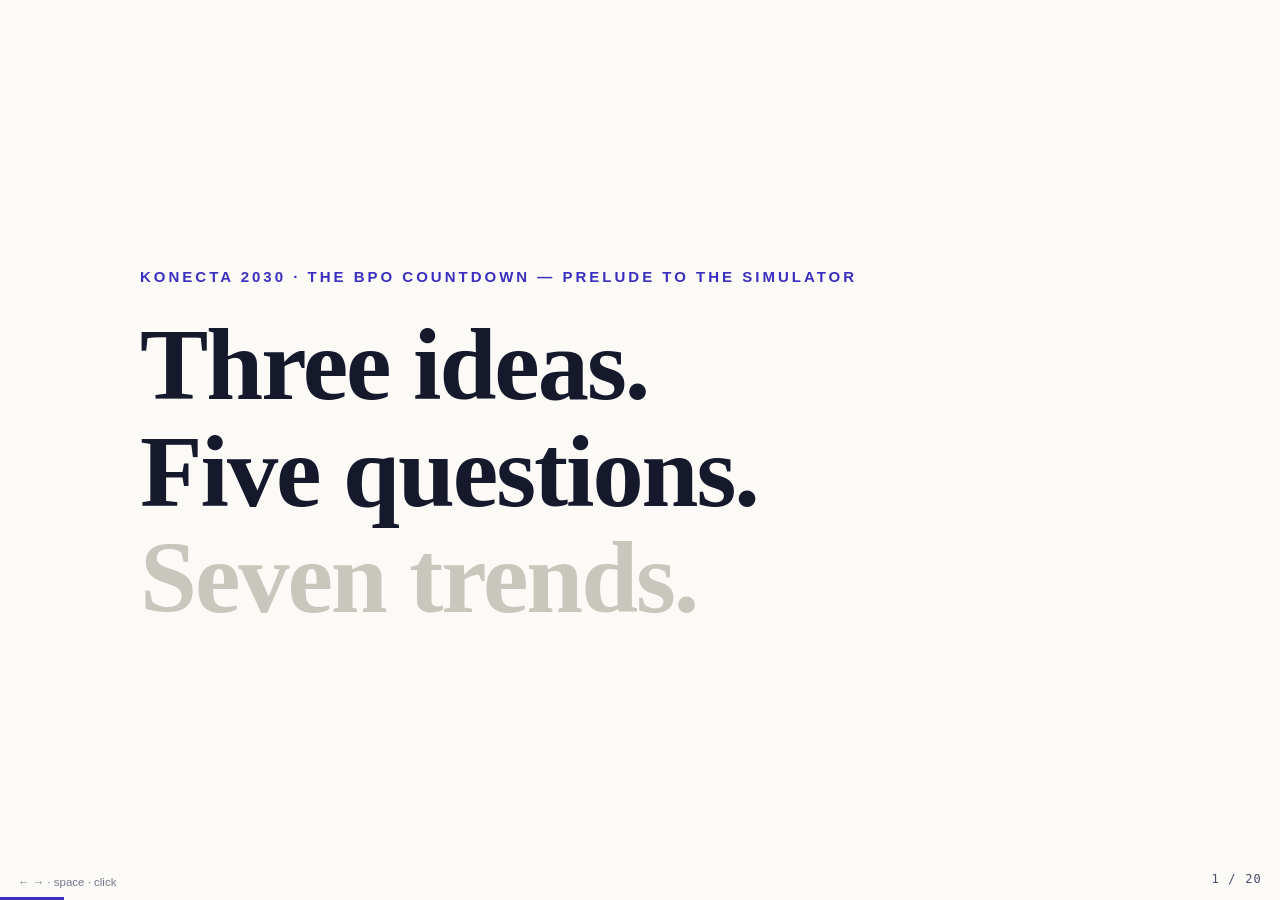
==== 357.html @ 6b882d4a "Add 357 slide deck; link from report" ====
<!DOCTYPE html>
<html lang="en">
<head>
<meta charset="utf-8">
<meta name="viewport" content="width=device-width, initial-scale=1">
<meta name="robots" content="noindex">
<title>3 · 5 · 7 — Konecta 2030</title>
<style>
:root {
  --tinta: #16182b; --tinta-suave: #4a4e69; --papel: #fbfaf7;
  --linea: #e3e1da; --indigo: #3b2fbf; --indigo-suave: #eceafd;
  --coral: #e0472e; --verde: #1d7a4f;
  --serif: Charter, Georgia, 'Times New Roman', serif;
  --sans: -apple-system, BlinkMacSystemFont, 'Segoe UI', Roboto, sans-serif;
  --mono: 'SF Mono', SFMono-Regular, Menlo, Consolas, monospace;
}
* { margin: 0; padding: 0; box-sizing: border-box; }
html, body { height: 100%; }
body {
  font-family: var(--serif); background: var(--papel); color: var(--tinta);
  overflow: hidden; cursor: pointer; user-select: none;
}
.slide {
  position: absolute; inset: 0; display: none;
  align-items: center; justify-content: center; padding: 6vh 8vw;
}
.slide.on { display: flex; animation: entra .35s ease; }
@keyframes entra { from { opacity: 0; transform: translateY(10px); } to { opacity: 1; transform: none; } }
.inner { max-width: 1000px; width: 100%; }

.kicker {
  font-family: var(--sans); font-size: clamp(12px, 1.3vw, 15px); text-transform: uppercase;
  letter-spacing: .2em; color: var(--indigo); margin-bottom: 3vh; font-weight: 700;
}
.gigante { font-size: clamp(44px, 8vw, 110px); line-height: 1.04; letter-spacing: -.02em; }
.statement { font-size: clamp(28px, 4vw, 52px); line-height: 1.28; letter-spacing: -.012em; }
.statement em { font-style: italic; }
.statement strong, .gigante strong { color: var(--indigo); }
.sub {
  font-family: var(--sans); font-size: clamp(15px, 1.8vw, 20px); color: var(--tinta-suave);
  margin-top: 4vh; line-height: 1.55;
}
.sub strong { color: var(--tinta); }
.redflag {
  font-family: var(--sans); font-size: clamp(15px, 1.8vw, 20px); color: var(--coral);
  margin-top: 4vh; line-height: 1.5;
}
.numarca {
  font-family: var(--mono); font-size: clamp(14px, 1.5vw, 17px); color: var(--indigo);
  letter-spacing: .18em; margin-bottom: 2.5vh;
}
.divisor .gigante { color: var(--tinta); }
.divisor .resto { font-family: var(--sans); font-size: clamp(14px, 1.6vw, 18px); color: var(--tinta-suave); margin-top: 3vh; letter-spacing: .04em; }

/* Cover & handoff */
.portada .gigante span { display: block; }
.portada .gigante .dim { color: #c9c7bd; }
.handoff { background: var(--tinta); color: #fff; cursor: default; }
.handoff .statement { color: #fff; font-size: clamp(26px, 3.6vw, 46px); }
.btn {
  display: inline-block; font: 700 clamp(16px, 1.8vw, 20px) var(--sans); color: #fff;
  text-decoration: none; background: var(--indigo); padding: 16px 30px; border-radius: 999px;
  margin-top: 5vh; cursor: pointer;
}
.btn:hover { background: #4f42e0; }

/* HUD */
#hud {
  position: fixed; left: 0; right: 0; bottom: 0; z-index: 10; pointer-events: none;
}
#barra { height: 3px; background: var(--indigo); width: 0%; transition: width .25s ease; }
#pag {
  position: fixed; bottom: 14px; right: 18px; font: 500 12px var(--mono);
  color: var(--tinta-suave); letter-spacing: .1em;
}
.handoff ~ #hud #pag, body.dark #pag { color: #8f93b8; }
#hint {
  position: fixed; bottom: 12px; left: 18px; font: 500 11.5px var(--sans);
  color: var(--tinta-suave); opacity: .75;
}
</style>
</head>
<body>

<!-- 1 · COVER -->
<section class="slide portada on"><div class="inner">
  <div class="kicker">Konecta 2030 · The BPO Countdown — prelude to the simulator</div>
  <h1 class="gigante"><span>Three ideas.</span><span>Five questions.</span><span class="dim">Seven trends.</span></h1>
</div></section>

<!-- 2 · DIVIDER IDEAS -->
<section class="slide divisor"><div class="inner">
  <h1 class="gigante">Three ideas.</h1>
  <div class="resto">The three sentences to take home.</div>
</div></section>

<!-- 3-5 · IDEAS -->
<section class="slide"><div class="inner">
  <div class="numarca">IDEA 1 / 3</div>
  <p class="statement">The unit of this business is changing. For twenty years the industry sold <em>hours of people</em>;
  the market is starting to buy <em>resolved outcomes</em>.</p>
  <p class="sub">What is being redistributed is not technology — it is <strong>pricing power</strong>.
  Whoever prices the new unit defines the new market.</p>
</div></section>

<section class="slide"><div class="inner">
  <div class="numarca">IDEA 2 / 3</div>
  <p class="statement"><strong>Capability is not deployed reality.</strong> The models can already do far more
  than enterprises actually run in production.</p>
  <p class="sub">Everything valuable in the next four years happens inside that gap —
  and that gap is exactly <strong>the width of the window</strong>.</p>
</div></section>

<section class="slide"><div class="inner">
  <div class="numarca">IDEA 3 / 3</div>
  <p class="statement">The scarce asset is not intelligence — it is <strong>the right to operate it</strong>.</p>
  <p class="sub">AI answers are heading toward free; owning the risk, the compliance and the trust is not.
  The business that survives sells <strong>accountability, with AI inside</strong>.</p>
</div></section>

<!-- 6 · DIVIDER QUESTIONS -->
<section class="slide divisor"><div class="inner">
  <h1 class="gigante">Five questions.</h1>
  <div class="resto">Only this committee can answer them. We leave them written — each with where to look.</div>
</div></section>

<!-- 7-11 · QUESTIONS -->
<section class="slide"><div class="inner">
  <div class="numarca">QUESTION 1 / 5 · PRICING</div>
  <p class="statement">In your next six renewals, who sets the price of an automated interaction —
  you, or the client's procurement?</p>
  <p class="sub"><strong>Where to look:</strong> per-resolution clauses and savings-sharing demands in the 2026-27 renewal pipeline.</p>
</div></section>

<section class="slide"><div class="inner">
  <div class="numarca">QUESTION 2 / 5 · CLIENTS</div>
  <p class="statement">Which of your top-10 clients already has an internal conversational-AI team —
  and what will they still need you for in 2028?</p>
  <p class="sub"><strong>Where to look:</strong> client job postings, QBR agendas, volumes quietly moving to self-service.</p>
</div></section>

<section class="slide"><div class="inner">
  <div class="numarca">QUESTION 3 / 5 · PLATFORMS</div>
  <p class="statement">When agents ship inside the licenses your clients already pay for,
  what exactly do they still buy from Konecta?</p>
  <p class="sub"><strong>Where to look:</strong> the share of contracts where Konecta owns orchestration and data — not just the labor.</p>
</div></section>

<section class="slide"><div class="inner">
  <div class="numarca">QUESTION 4 / 5 · PEOPLE</div>
  <p class="statement">Can natural attrition outrun the transition — and what happens to the people who stay,
  handling only the hardest interactions?</p>
  <p class="sub"><strong>Where to look:</strong> monthly attrition vs. the required reduction rate; pay, status and burnout in escalation teams.</p>
</div></section>

<section class="slide"><div class="inner">
  <div class="numarca">QUESTION 5 / 5 · KOLIBRI</div>
  <p class="statement">Is it a tool or a business — and would you sell it to someone who competes
  with your own operations?</p>
  <p class="sub"><strong>Where to look:</strong> the "Sell" pipeline, and whether Kolibri has a price list by Q1 2027.</p>
</div></section>

<!-- 12 · DIVIDER TRENDS -->
<section class="slide divisor"><div class="inner">
  <h1 class="gigante">Seven trends.</h1>
  <div class="resto">Nobody controls them. Each one carries an observable red flag — when you see it, the report tells you what to do.</div>
</div></section>

<!-- 13-19 · TRENDS -->
<section class="slide"><div class="inner">
  <div class="numarca">TREND 1 / 7</div>
  <p class="statement">Outcome pricing goes <strong>mainstream</strong>.</p>
  <p class="sub">$1.25 per resolution is already public.</p>
  <p class="redflag"><strong>Red flag:</strong> a top-10 client RFP admits per-resolution bids only.</p>
</div></section>

<section class="slide"><div class="inner">
  <div class="numarca">TREND 2 / 7</div>
  <p class="statement">Voice is getting <strong>solved</strong>.</p>
  <p class="sub">&lt;300ms latency, natural interruptions, any accent.</p>
  <p class="redflag"><strong>Red flag:</strong> a voice agent runs 1M+ retention calls/month at NPS parity.</p>
</div></section>

<section class="slide"><div class="inner">
  <div class="numarca">TREND 3 / 7</div>
  <p class="statement">Computer use dissolves the <strong>integration moat</strong>.</p>
  <p class="sub">AI clicks through AS400/Citrix like a human — no APIs, no migration project.</p>
  <p class="redflag"><strong>Red flag:</strong> a client deploys agents on legacy systems with no integration project.</p>
</div></section>

<section class="slide"><div class="inner">
  <div class="numarca">TREND 4 / 7</div>
  <p class="statement">Platforms bundle agents as <strong>loss leaders</strong>.</p>
  <p class="sub">40% license discounts already seen.</p>
  <p class="redflag"><strong>Red flag:</strong> automated interactions arrive "free" inside a major CCaaS renewal.</p>
</div></section>

<section class="slide"><div class="inner">
  <div class="numarca">TREND 5 / 7</div>
  <p class="statement">Customers start sending <strong>their own agents</strong>.</p>
  <p class="sub">The contact center goes machine-to-machine.</p>
  <p class="redflag"><strong>Red flag:</strong> &gt;2% of inbound identified as synthetic callers.</p>
</div></section>

<section class="slide"><div class="inner">
  <div class="numarca">TREND 6 / 7</div>
  <p class="statement">Regulation hardens into a <strong>moat</strong>.</p>
  <p class="sub">AI Act, right-to-a-human, ISO 42001 in tenders.</p>
  <p class="redflag"><strong>Red flag:</strong> the first Tier-1 RFP disqualifies non-certified vendors.</p>
</div></section>

<section class="slide"><div class="inner">
  <div class="numarca">TREND 7 / 7</div>
  <p class="statement">The human premium becomes a <strong>product</strong>.</p>
  <p class="sub">Klarna re-hired; paid human tiers are coming.</p>
  <p class="redflag"><strong>Red flag:</strong> a major brand charges extra for guaranteed human service.</p>
</div></section>

<!-- 20 · HANDOFF -->
<section class="slide handoff"><div class="inner">
  <p class="statement">Three ideas to argue with.<br>Five questions only this committee can answer.<br>
  Seven trends nobody controls.<br><br><strong style="color:#fff">They collide in one place.</strong></p>
  <a class="btn" id="btn-sim" href="index.html#simulador">Open the simulator →</a>
</div></section>

<div id="hud"><div id="barra"></div></div>
<div id="pag">1 / 20</div>
<div id="hint">← → · space · click</div>

<script>
(function () {
  const slides = Array.from(document.querySelectorAll('.slide'));
  let i = 0;
  function ir(n) {
    i = Math.max(0, Math.min(slides.length - 1, n));
    slides.forEach((s, k) => s.classList.toggle('on', k === i));
    document.getElementById('barra').style.width = ((i + 1) / slides.length * 100) + '%';
    document.getElementById('pag').textContent = (i + 1) + ' / ' + slides.length;
    document.getElementById('pag').style.color = slides[i].classList.contains('handoff') ? '#8f93b8' : '';
    location.hash = i + 1;
  }
  document.addEventListener('keydown', e => {
    if (['ArrowRight', ' ', 'PageDown', 'Enter'].includes(e.key)) { e.preventDefault(); ir(i + 1); }
    else if (['ArrowLeft', 'PageUp'].includes(e.key)) { e.preventDefault(); ir(i - 1); }
    else if (e.key === 'Home') ir(0);
    else if (e.key === 'End') ir(slides.length - 1);
  });
  document.addEventListener('click', e => {
    if (e.target.closest('a')) return;           // the CTA navigates, never advances
    ir(e.clientX < window.innerWidth * 0.2 ? i - 1 : i + 1);
  });
  // deep link: 357.html#12 opens slide 12
  const h = parseInt(location.hash.slice(1), 10);
  ir(isNaN(h) ? 0 : h - 1);
})();
</script>
</body>
</html>
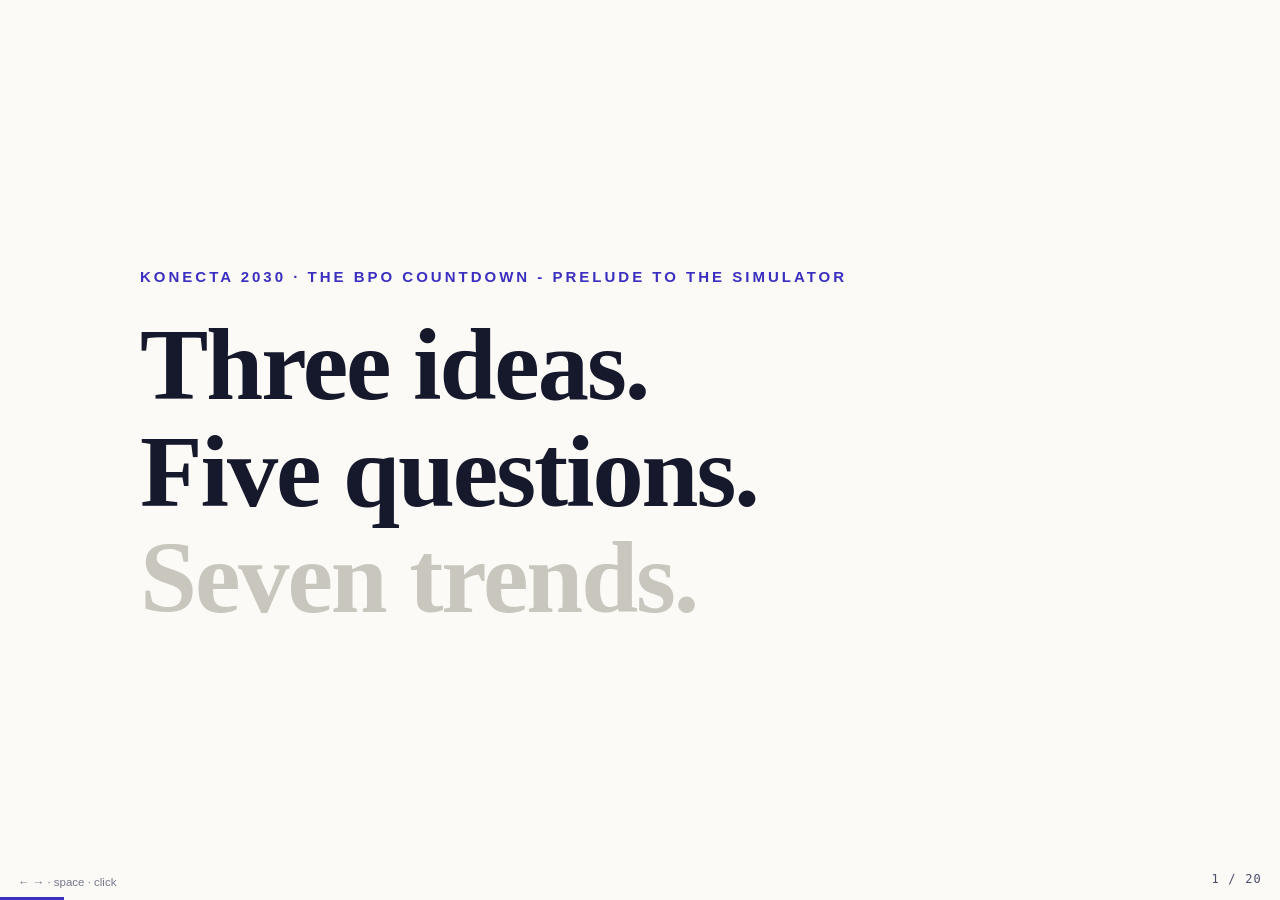
==== commit ab46eb74: "Em dashes to hyphens everywhere" ====
--- a/357.html
+++ b/357.html
@@ -4,7 +4,7 @@
 <meta charset="utf-8">
 <meta name="viewport" content="width=device-width, initial-scale=1">
 <meta name="robots" content="noindex">
-<title>3 · 5 · 7 — Konecta 2030</title>
+<title>3 · 5 · 7 - Konecta 2030</title>
 <style>
 :root {
   --tinta: #16182b; --tinta-suave: #4a4e69; --papel: #fbfaf7;
@@ -84,7 +84,7 @@
 
 <!-- 1 · COVER -->
 <section class="slide portada on"><div class="inner">
-  <div class="kicker">Konecta 2030 · The BPO Countdown — prelude to the simulator</div>
+  <div class="kicker">Konecta 2030 · The BPO Countdown - prelude to the simulator</div>
   <h1 class="gigante"><span>Three ideas.</span><span>Five questions.</span><span class="dim">Seven trends.</span></h1>
 </div></section>
 
@@ -99,7 +99,7 @@
   <div class="numarca">IDEA 1 / 3</div>
   <p class="statement">The unit of this business is changing. For twenty years the industry sold <em>hours of people</em>;
   the market is starting to buy <em>resolved outcomes</em>.</p>
-  <p class="sub">What is being redistributed is not technology — it is <strong>pricing power</strong>.
+  <p class="sub">What is being redistributed is not technology - it is <strong>pricing power</strong>.
   Whoever prices the new unit defines the new market.</p>
 </div></section>
 
@@ -107,13 +107,13 @@
   <div class="numarca">IDEA 2 / 3</div>
   <p class="statement"><strong>Capability is not deployed reality.</strong> The models can already do far more
   than enterprises actually run in production.</p>
-  <p class="sub">Everything valuable in the next four years happens inside that gap —
+  <p class="sub">Everything valuable in the next four years happens inside that gap -
   and that gap is exactly <strong>the width of the window</strong>.</p>
 </div></section>
 
 <section class="slide"><div class="inner">
   <div class="numarca">IDEA 3 / 3</div>
-  <p class="statement">The scarce asset is not intelligence — it is <strong>the right to operate it</strong>.</p>
+  <p class="statement">The scarce asset is not intelligence - it is <strong>the right to operate it</strong>.</p>
   <p class="sub">AI answers are heading toward free; owning the risk, the compliance and the trust is not.
   The business that survives sells <strong>accountability, with AI inside</strong>.</p>
 </div></section>
@@ -121,20 +121,20 @@
 <!-- 6 · DIVIDER QUESTIONS -->
 <section class="slide divisor"><div class="inner">
   <h1 class="gigante">Five questions.</h1>
-  <div class="resto">Only this committee can answer them. We leave them written — each with where to look.</div>
+  <div class="resto">Only this committee can answer them. We leave them written - each with where to look.</div>
 </div></section>
 
 <!-- 7-11 · QUESTIONS -->
 <section class="slide"><div class="inner">
   <div class="numarca">QUESTION 1 / 5 · PRICING</div>
-  <p class="statement">In your next six renewals, who sets the price of an automated interaction —
+  <p class="statement">In your next six renewals, who sets the price of an automated interaction -
   you, or the client's procurement?</p>
   <p class="sub"><strong>Where to look:</strong> per-resolution clauses and savings-sharing demands in the 2026-27 renewal pipeline.</p>
 </div></section>
 
 <section class="slide"><div class="inner">
   <div class="numarca">QUESTION 2 / 5 · CLIENTS</div>
-  <p class="statement">Which of your top-10 clients already has an internal conversational-AI team —
+  <p class="statement">Which of your top-10 clients already has an internal conversational-AI team -
   and what will they still need you for in 2028?</p>
   <p class="sub"><strong>Where to look:</strong> client job postings, QBR agendas, volumes quietly moving to self-service.</p>
 </div></section>
@@ -143,19 +143,19 @@
   <div class="numarca">QUESTION 3 / 5 · PLATFORMS</div>
   <p class="statement">When agents ship inside the licenses your clients already pay for,
   what exactly do they still buy from Konecta?</p>
-  <p class="sub"><strong>Where to look:</strong> the share of contracts where Konecta owns orchestration and data — not just the labor.</p>
+  <p class="sub"><strong>Where to look:</strong> the share of contracts where Konecta owns orchestration and data - not just the labor.</p>
 </div></section>
 
 <section class="slide"><div class="inner">
   <div class="numarca">QUESTION 4 / 5 · PEOPLE</div>
-  <p class="statement">Can natural attrition outrun the transition — and what happens to the people who stay,
+  <p class="statement">Can natural attrition outrun the transition - and what happens to the people who stay,
   handling only the hardest interactions?</p>
   <p class="sub"><strong>Where to look:</strong> monthly attrition vs. the required reduction rate; pay, status and burnout in escalation teams.</p>
 </div></section>
 
 <section class="slide"><div class="inner">
   <div class="numarca">QUESTION 5 / 5 · KOLIBRI</div>
-  <p class="statement">Is it a tool or a business — and would you sell it to someone who competes
+  <p class="statement">Is it a tool or a business - and would you sell it to someone who competes
   with your own operations?</p>
   <p class="sub"><strong>Where to look:</strong> the "Sell" pipeline, and whether Kolibri has a price list by Q1 2027.</p>
 </div></section>
@@ -163,7 +163,7 @@
 <!-- 12 · DIVIDER TRENDS -->
 <section class="slide divisor"><div class="inner">
   <h1 class="gigante">Seven trends.</h1>
-  <div class="resto">Nobody controls them. Each one carries an observable red flag — when you see it, the report tells you what to do.</div>
+  <div class="resto">Nobody controls them. Each one carries an observable red flag - when you see it, the report tells you what to do.</div>
 </div></section>
 
 <!-- 13-19 · TRENDS -->
@@ -184,7 +184,7 @@
 <section class="slide"><div class="inner">
   <div class="numarca">TREND 3 / 7</div>
   <p class="statement">Computer use dissolves the <strong>integration moat</strong>.</p>
-  <p class="sub">AI clicks through AS400/Citrix like a human — no APIs, no migration project.</p>
+  <p class="sub">AI clicks through AS400/Citrix like a human - no APIs, no migration project.</p>
   <p class="redflag"><strong>Red flag:</strong> a client deploys agents on legacy systems with no integration project.</p>
 </div></section>
 
